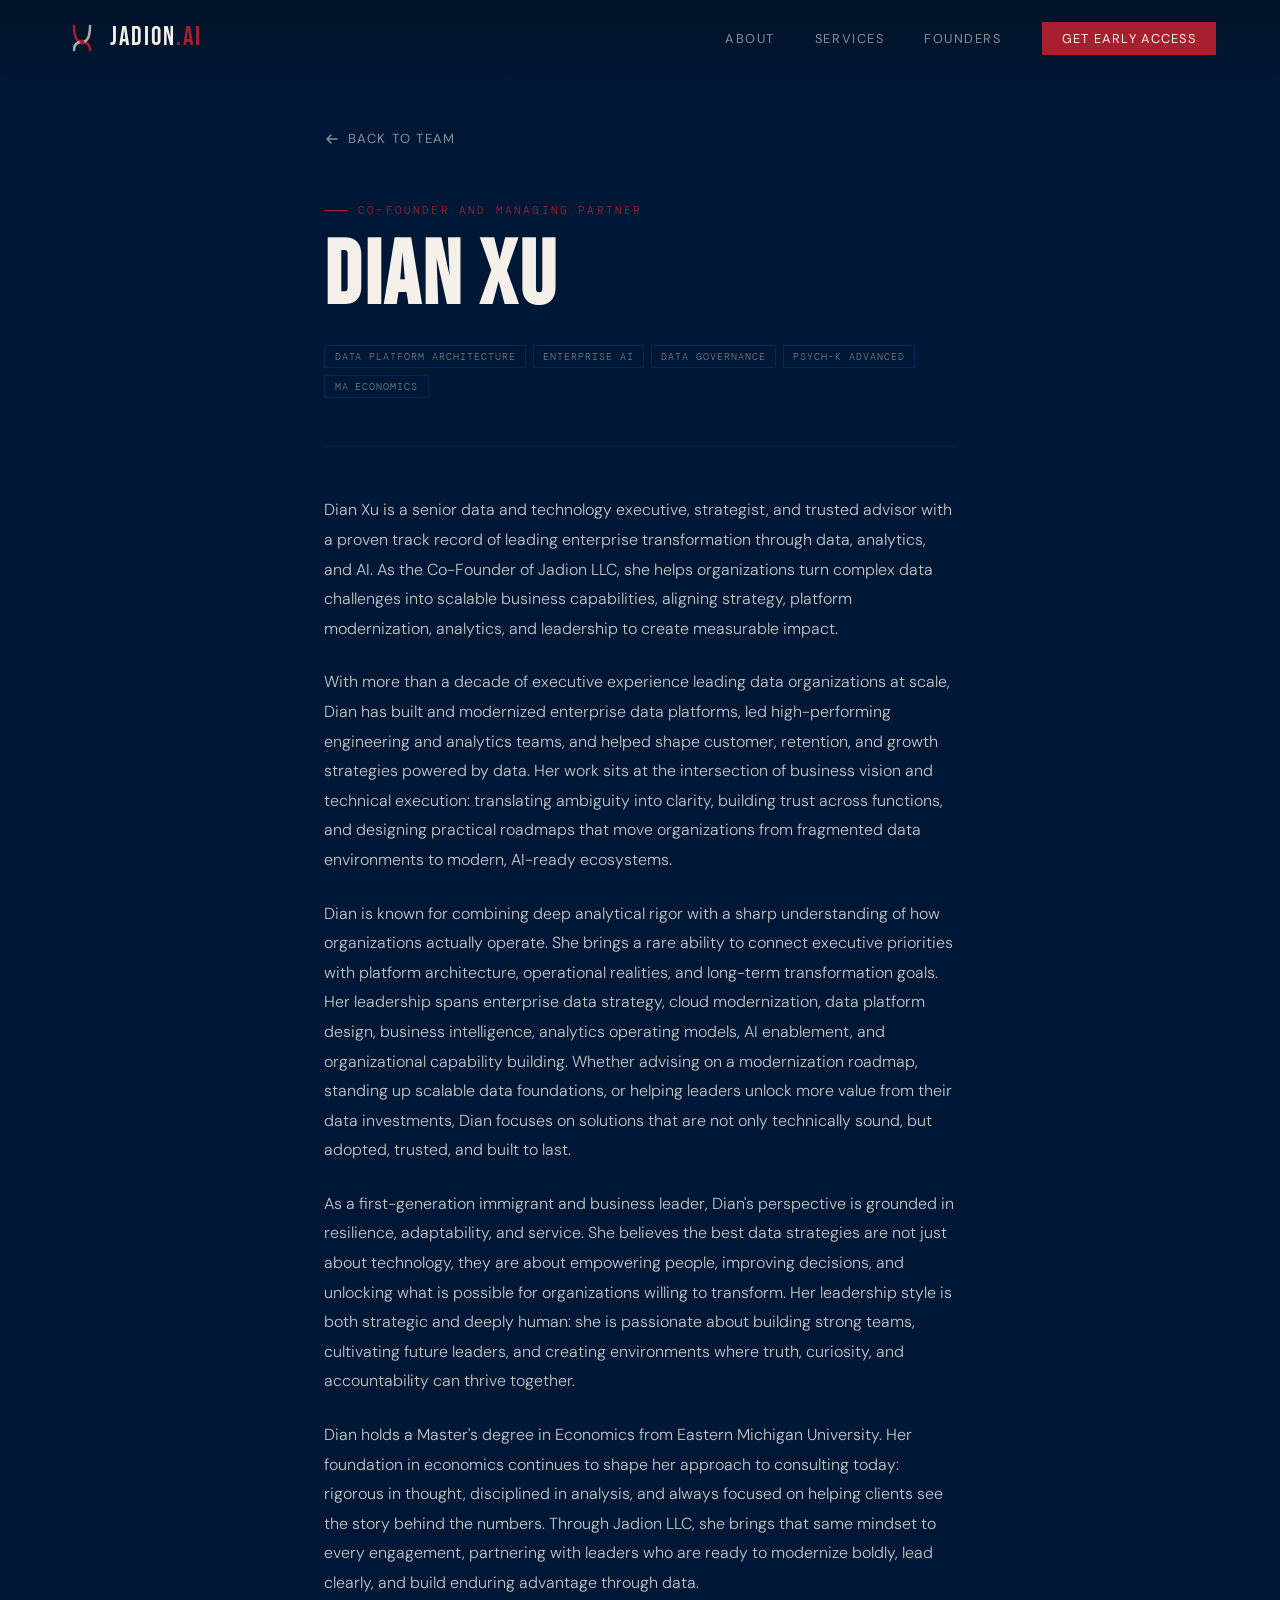
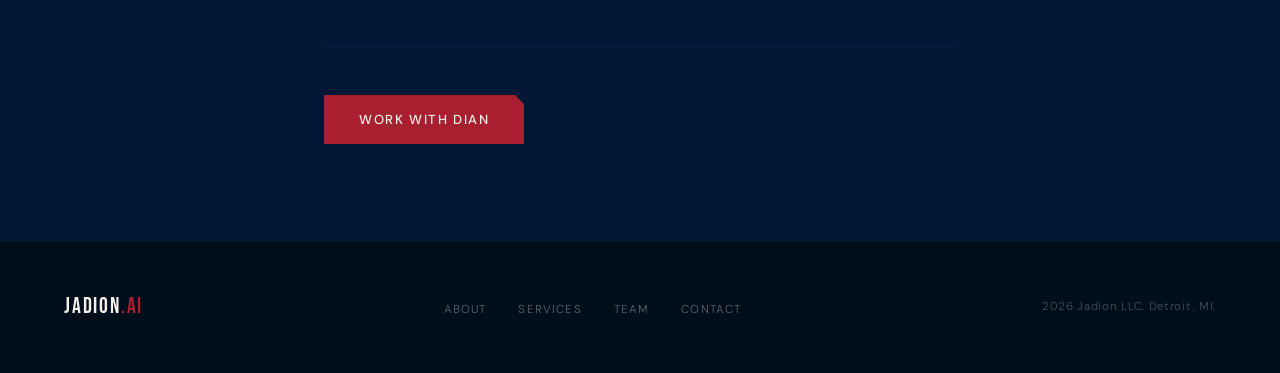
==== dian.html @ f5fd483d "v3: messaging, bios, bio pages" ====
<!DOCTYPE html>
<html lang="en">
<head>
<meta charset="UTF-8">
<meta name="viewport" content="width=device-width, initial-scale=1.0">
<title>Dian Xu | Jadion.AI</title>
<link rel="preconnect" href="https://fonts.googleapis.com">
<link href="https://fonts.googleapis.com/css2?family=Bebas+Neue&family=DM+Sans:ital,wght@0,300;0,400;0,500;1,300&family=DM+Mono:wght@400;500&display=swap" rel="stylesheet">
<link rel="stylesheet" href="styles.css">
</head>
<body>

<!-- NAV -->
<nav>
  <a href="index.html" class="nav-logo">
    <svg class="logo-mark" viewBox="0 0 36 36" fill="none" xmlns="http://www.w3.org/2000/svg">
      <path d="M10 6 Q10 22 18 22 Q26 22 26 30" stroke="#A81F2F" stroke-width="2.5" stroke-linecap="round" fill="none"/>
      <path d="M26 6 Q26 22 18 22 Q10 22 10 30" stroke="#F5F1EA" stroke-width="2.5" stroke-linecap="round" fill="none" opacity="0.7"/>
      <circle cx="18" cy="22" r="2.5" fill="#A81F2F"/>
    </svg>
    <span class="nav-wordmark">JADION<span>.AI</span></span>
  </a>
  <ul class="nav-links">
    <li><a href="index.html#thesis">About</a></li>
    <li><a href="index.html#services">Services</a></li>
    <li><a href="index.html#founders">Founders</a></li>
    <li><a href="index.html#waitlist" class="nav-cta">Get Early Access</a></li>
  </ul>
</nav>

<!-- BIO PAGE -->
<section class="bio-page">
  <div class="bio-back">
    <a href="index.html#founders" class="btn-ghost">
      <svg width="16" height="16" viewBox="0 0 16 16" fill="none">
        <path d="M13 8H3M7 4l-4 4 4 4" stroke="currentColor" stroke-width="1.5" stroke-linecap="round" stroke-linejoin="round"/>
      </svg>
      Back to team
    </a>
  </div>

  <div class="bio-header">
    <div class="section-label">Co-Founder and Managing Partner</div>
    <h1 class="bio-name">Dian Xu</h1>
    <div class="bio-tag-row">
      <span class="cred-tag">Data Platform Architecture</span>
      <span class="cred-tag">Enterprise AI</span>
      <span class="cred-tag">Data Governance</span>
      <span class="cred-tag">PSYCH-K Advanced</span>
      <span class="cred-tag">MA Economics</span>
    </div>
  </div>

  <div class="bio-body">
    <p>Dian Xu is a senior data and technology executive, strategist, and trusted advisor with a proven track record of leading enterprise transformation through data, analytics, and AI. As the Co-Founder of Jadion LLC, she helps organizations turn complex data challenges into scalable business capabilities, aligning strategy, platform modernization, analytics, and leadership to create measurable impact.</p>

    <p>With more than a decade of executive experience leading data organizations at scale, Dian has built and modernized enterprise data platforms, led high-performing engineering and analytics teams, and helped shape customer, retention, and growth strategies powered by data. Her work sits at the intersection of business vision and technical execution: translating ambiguity into clarity, building trust across functions, and designing practical roadmaps that move organizations from fragmented data environments to modern, AI-ready ecosystems.</p>

    <p>Dian is known for combining deep analytical rigor with a sharp understanding of how organizations actually operate. She brings a rare ability to connect executive priorities with platform architecture, operational realities, and long-term transformation goals. Her leadership spans enterprise data strategy, cloud modernization, data platform design, business intelligence, analytics operating models, AI enablement, and organizational capability building. Whether advising on a modernization roadmap, standing up scalable data foundations, or helping leaders unlock more value from their data investments, Dian focuses on solutions that are not only technically sound, but adopted, trusted, and built to last.</p>

    <p>As a first-generation immigrant and business leader, Dian's perspective is grounded in resilience, adaptability, and service. She believes the best data strategies are not just about technology, they are about empowering people, improving decisions, and unlocking what is possible for organizations willing to transform. Her leadership style is both strategic and deeply human: she is passionate about building strong teams, cultivating future leaders, and creating environments where truth, curiosity, and accountability can thrive together.</p>

    <p>Dian holds a Master's degree in Economics from Eastern Michigan University. Her foundation in economics continues to shape her approach to consulting today: rigorous in thought, disciplined in analysis, and always focused on helping clients see the story behind the numbers. Through Jadion LLC, she brings that same mindset to every engagement, partnering with leaders who are ready to modernize boldly, lead clearly, and build enduring advantage through data.</p>
  </div>

  <div class="bio-cta">
    <a href="index.html#waitlist" class="btn-primary">Work with Dian</a>
  </div>
</section>

<!-- FOOTER -->
<footer>
  <div class="footer-logo">JADION<span>.AI</span></div>
  <ul class="footer-links">
    <li><a href="index.html#thesis">About</a></li>
    <li><a href="index.html#services">Services</a></li>
    <li><a href="index.html#founders">Team</a></li>
    <li><a href="index.html#waitlist">Contact</a></li>
  </ul>
  <div class="footer-copy">2026 Jadion LLC. Detroit, MI.</div>
</footer>

<script src="main.js"></script>
</body>
</html>
---- styles.css ----
/* ============================================================
   Jadion.AI — styles.css
   Brand: Navy #002C5E / Crimson #A81F2F / Cream #F5F1EA
   Fonts: Bebas Neue (display), DM Sans (body), DM Mono (mono)
   ============================================================ */

/* RESET & ROOT
   ============================================================ */
*, *::before, *::after {
  box-sizing: border-box;
  margin: 0;
  padding: 0;
}

:root {
  --navy:          #002C5E;
  --navy-deep:     #001835;
  --navy-mid:      #003E85;
  --crimson:       #A81F2F;
  --crimson-bright:#D02537;
  --cream:         #F5F1EA;
  --text-dim:      rgba(245,241,234,0.55);
  --font-display:  'Bebas Neue', sans-serif;
  --font-body:     'DM Sans', sans-serif;
  --font-mono:     'DM Mono', monospace;
}

html { scroll-behavior: smooth; }

body {
  background: var(--navy-deep);
  color: var(--cream);
  font-family: var(--font-body);
  font-weight: 300;
  overflow-x: hidden;
  line-height: 1.6;
}


/* NAVIGATION
   ============================================================ */
nav {
  position: fixed; top: 0; left: 0; right: 0; z-index: 100;
  display: flex; align-items: center; justify-content: space-between;
  padding: 1.25rem 4rem;
  background: linear-gradient(180deg, rgba(0,18,37,0.95) 0%, transparent 100%);
  backdrop-filter: blur(2px);
}

.nav-logo {
  display: flex; align-items: center; gap: 10px;
  text-decoration: none;
}

.logo-mark { width: 36px; height: 36px; flex-shrink: 0; }

.nav-wordmark {
  font-family: var(--font-display);
  font-size: 1.6rem;
  letter-spacing: 0.08em;
  color: var(--cream);
  line-height: 1;
}

.nav-wordmark span { color: var(--crimson); }

.nav-links {
  display: flex; align-items: center; gap: 2.5rem;
  list-style: none;
}

.nav-links a {
  color: var(--text-dim);
  text-decoration: none;
  font-size: 0.8rem;
  letter-spacing: 0.12em;
  text-transform: uppercase;
  font-weight: 400;
  transition: color 0.2s;
}

.nav-links a:hover { color: var(--cream); }

.nav-cta {
  background: var(--crimson) !important;
  color: var(--cream) !important;
  padding: 0.5rem 1.25rem !important;
  letter-spacing: 0.1em !important;
  transition: background 0.2s !important;
}

.nav-cta:hover { background: var(--crimson-bright) !important; }


/* SHARED SECTION STYLES
   ============================================================ */
section { padding: 7rem 4rem; }

.section-label {
  font-family: var(--font-mono);
  font-size: 0.68rem;
  letter-spacing: 0.2em;
  text-transform: uppercase;
  color: var(--crimson);
  margin-bottom: 1rem;
  display: flex; align-items: center; gap: 10px;
}

.section-label::before {
  content: '';
  display: inline-block;
  width: 24px; height: 1px;
  background: var(--crimson);
}

h2 {
  font-family: var(--font-display);
  font-size: clamp(2.8rem, 5vw, 4.5rem);
  line-height: 1;
  letter-spacing: 0.03em;
  color: var(--cream);
  margin-bottom: 1.5rem;
}


/* SHARED BUTTONS
   ============================================================ */
.btn-primary {
  display: inline-block;
  padding: 0.9rem 2.2rem;
  background: var(--crimson);
  color: var(--cream);
  font-family: var(--font-body);
  font-size: 0.82rem;
  font-weight: 500;
  letter-spacing: 0.12em;
  text-transform: uppercase;
  text-decoration: none;
  border: none; cursor: pointer;
  transition: background 0.2s, transform 0.15s;
  clip-path: polygon(0 0, calc(100% - 10px) 0, 100% 10px, 100% 100%, 0 100%);
}

.btn-primary:hover { background: var(--crimson-bright); transform: translateY(-2px); }

.btn-primary--sm { font-size: 0.75rem; padding: 0.7rem 1.5rem; }

.btn-ghost {
  display: inline-flex; align-items: center; gap: 8px;
  color: var(--text-dim);
  font-size: 0.82rem;
  font-weight: 400;
  letter-spacing: 0.1em;
  text-transform: uppercase;
  text-decoration: none;
  transition: color 0.2s;
  cursor: pointer; background: none; border: none;
}

.btn-ghost:hover { color: var(--cream); }
.btn-ghost svg { transition: transform 0.2s; }
.btn-ghost:hover svg { transform: translateX(4px); }


/* SCROLL REVEAL
   ============================================================ */
.reveal {
  opacity: 0;
  transform: translateY(32px);
  transition: opacity 0.7s ease, transform 0.7s ease;
}

.reveal.visible   { opacity: 1; transform: translateY(0); }
.reveal-delay-1   { transition-delay: 0.1s; }
.reveal-delay-2   { transition-delay: 0.2s; }
.reveal-delay-3   { transition-delay: 0.3s; }


/* HERO
   ============================================================ */
#hero {
  min-height: 100vh;
  display: flex; flex-direction: column; justify-content: center;
  padding: 8rem 4rem 4rem;
  position: relative;
  overflow: hidden;
}

.hero-bg { position: absolute; inset: 0; z-index: 0; overflow: hidden; }

.grid-lines {
  position: absolute; inset: 0;
  background-image:
    linear-gradient(rgba(0,62,133,0.18) 1px, transparent 1px),
    linear-gradient(90deg, rgba(0,62,133,0.18) 1px, transparent 1px);
  background-size: 80px 80px;
  transform: perspective(800px) rotateX(12deg) scale(1.2);
  transform-origin: 50% 0%;
  animation: gridPulse 8s ease-in-out infinite;
}

@keyframes gridPulse {
  0%, 100% { opacity: 0.6; }
  50%       { opacity: 1;   }
}

.signal-ring {
  position: absolute;
  border-radius: 50%;
  border: 1px solid var(--crimson);
  opacity: 0;
  animation: ripple 6s ease-out infinite;
}

.signal-ring:nth-child(2) { animation-delay: 2s; }
.signal-ring:nth-child(3) { animation-delay: 4s; }

@keyframes ripple {
  0%   { width: 0;        height: 0;        top: 50%; left: 50%; margin: 0;       opacity: 0.6; }
  100% { width: 120vmax;  height: 120vmax;  top: 50%; left: 50%; margin: -60vmax; opacity: 0;   }
}

.hero-content { position: relative; z-index: 2; max-width: 900px; }

.hero-eyebrow {
  font-family: var(--font-mono);
  font-size: 0.72rem;
  letter-spacing: 0.2em;
  text-transform: uppercase;
  color: var(--crimson);
  margin-bottom: 1.5rem;
  opacity: 0;
  animation: fadeUp 0.8s 0.2s forwards;
  display: flex; align-items: center; gap: 12px;
}

.eyebrow-line {
  display: inline-block;
  width: 40px; height: 1px;
  background: var(--crimson);
}

.hero-headline {
  font-family: var(--font-display);
  font-size: clamp(5rem, 11vw, 10rem);
  line-height: 0.92;
  letter-spacing: 0.02em;
  color: var(--cream);
  margin-bottom: 1.5rem;
  opacity: 0;
  animation: fadeUp 0.8s 0.4s forwards;
}

.hero-headline .line-2 {
  color: transparent;
  -webkit-text-stroke: 1.5px rgba(245,241,234,0.35);
}

.hero-headline .crimson-word {
  color: var(--crimson);
  -webkit-text-stroke: 0;
}

.hero-sub {
  font-size: 1.05rem;
  font-weight: 300;
  color: var(--text-dim);
  max-width: 520px;
  margin-bottom: 2.5rem;
  opacity: 0;
  animation: fadeUp 0.8s 0.6s forwards;
  line-height: 1.75;
}

.hero-actions {
  display: flex; align-items: center; gap: 1.5rem;
  opacity: 0;
  animation: fadeUp 0.8s 0.8s forwards;
}

@keyframes fadeUp {
  from { opacity: 0; transform: translateY(24px); }
  to   { opacity: 1; transform: translateY(0);    }
}

.hero-ticker {
  position: absolute;
  bottom: 0; left: 0; right: 0; z-index: 2;
  border-top: 1px solid rgba(0,62,133,0.5);
  overflow: hidden;
  padding: 0.7rem 0;
  background: rgba(0,18,37,0.6);
}

.ticker-track {
  display: flex; gap: 4rem;
  white-space: nowrap;
  animation: ticker 25s linear infinite;
}

.ticker-item {
  font-family: var(--font-mono);
  font-size: 0.65rem;
  letter-spacing: 0.15em;
  text-transform: uppercase;
  color: var(--text-dim);
  flex-shrink: 0;
  display: flex; align-items: center; gap: 0.75rem;
}

.ticker-dot {
  width: 4px; height: 4px;
  border-radius: 50%;
  background: var(--crimson);
  flex-shrink: 0;
}

@keyframes ticker {
  0%   { transform: translateX(0);    }
  100% { transform: translateX(-50%); }
}


/* THESIS
   ============================================================ */
#thesis {
  background: var(--navy);
  position: relative;
  overflow: hidden;
}

.thesis-inner {
  display: grid;
  grid-template-columns: 1fr 1fr;
  gap: 5rem;
  align-items: center;
  max-width: 1100px;
  margin: 0 auto;
}

.thesis-number {
  font-family: var(--font-display);
  font-size: 18rem;
  line-height: 0.85;
  color: transparent;
  -webkit-text-stroke: 1px rgba(168,31,47,0.2);
  position: absolute;
  right: -2rem; bottom: -2rem;
  pointer-events: none;
  user-select: none;
}

.thesis-text p {
  font-size: 1.1rem;
  line-height: 1.8;
  color: rgba(245,241,234,0.75);
  margin-bottom: 1.25rem;
}

.thesis-text p strong { color: var(--cream); font-weight: 500; }

.thesis-stat-grid {
  display: grid;
  grid-template-columns: 1fr 1fr;
  gap: 1.5px;
  background: rgba(0,62,133,0.3);
}

.stat-box {
  background: var(--navy-deep);
  padding: 2rem 1.75rem;
  transition: background 0.2s;
}

.stat-box:hover { background: rgba(0,44,94,0.8); }

.stat-number {
  font-family: var(--font-display);
  font-size: 3.5rem;
  line-height: 1;
  color: var(--cream);
  margin-bottom: 0.4rem;
}

.stat-number span { color: var(--crimson); }

.stat-label {
  font-size: 0.75rem;
  font-weight: 400;
  letter-spacing: 0.08em;
  text-transform: uppercase;
  color: var(--text-dim);
}


/* SERVICES
   ============================================================ */
#services { background: var(--navy-deep); }

.services-header-block {
  max-width: 1100px;
  margin: 0 auto;
}

.services-intro {
  font-size: 1rem;
  color: rgba(245,241,234,0.6);
  max-width: 580px;
  font-weight: 300;
  line-height: 1.75;
  margin-top: -0.5rem;
}

.service-cards {
  display: grid;
  grid-template-columns: repeat(3, 1fr);
  gap: 1.5px;
  background: rgba(0,62,133,0.25);
  max-width: 1100px;
  margin: 3.5rem auto 0;
}

.service-card {
  background: var(--navy-deep);
  padding: 2.5rem 2rem;
  position: relative;
  overflow: hidden;
  transition: background 0.3s;
}

.service-card::after {
  content: '';
  position: absolute;
  bottom: 0; left: 0; right: 0;
  height: 2px;
  background: var(--crimson);
  transform: scaleX(0);
  transform-origin: left;
  transition: transform 0.3s;
}

.service-card:hover                { background: rgba(0,44,94,0.7); }
.service-card:hover::after         { transform: scaleX(1); }

.service-card--cta {
  display: flex; flex-direction: column;
  justify-content: center; align-items: center;
  text-align: center;
  background: rgba(0,44,94,0.3);
}

.service-num {
  font-family: var(--font-mono);
  font-size: 0.65rem;
  color: var(--crimson);
  letter-spacing: 0.15em;
  margin-bottom: 1.5rem;
}

.service-title {
  font-family: var(--font-display);
  font-size: 1.8rem;
  letter-spacing: 0.04em;
  color: var(--cream);
  margin-bottom: 1rem;
  line-height: 1.1;
}

.service-desc {
  font-size: 0.85rem;
  line-height: 1.75;
  color: rgba(245,241,234,0.6);
  font-weight: 300;
  margin-bottom: 1.25rem;
}

.service-tag {
  display: inline-block;
  font-family: var(--font-mono);
  font-size: 0.6rem;
  letter-spacing: 0.12em;
  text-transform: uppercase;
  color: rgba(168,31,47,0.7);
  border: 1px solid rgba(168,31,47,0.25);
  padding: 0.2rem 0.6rem;
  margin-right: 0.4rem;
  margin-top: 0.25rem;
}

.service-cta-title {
  font-family: var(--font-display);
  font-size: 1.4rem;
  letter-spacing: 0.06em;
  color: var(--cream);
  margin-bottom: 0.75rem;
}

.service-cta-desc {
  font-size: 0.82rem;
  color: var(--text-dim);
  line-height: 1.7;
  margin-bottom: 1.5rem;
  max-width: 220px;
}


/* ENGAGEMENT MODEL
   ============================================================ */
#engagement {
  background: var(--navy);
  padding: 6rem 4rem;
}

.engagement-header { max-width: 1100px; margin: 0 auto; }

.engagement-grid {
  max-width: 1100px;
  margin: 3rem auto 0;
  display: grid;
  grid-template-columns: 1fr 1fr;
  gap: 1.5px;
  background: rgba(0,62,133,0.3);
}

.engagement-track {
  background: var(--navy-deep);
  padding: 2.5rem;
}

.track-label {
  font-family: var(--font-mono);
  font-size: 0.65rem;
  letter-spacing: 0.15em;
  text-transform: uppercase;
  color: var(--crimson);
  margin-bottom: 1rem;
}

.track-title {
  font-family: var(--font-display);
  font-size: 2rem;
  letter-spacing: 0.04em;
  color: var(--cream);
  margin-bottom: 1rem;
  line-height: 1.1;
}

.track-desc {
  font-size: 0.875rem;
  line-height: 1.8;
  color: rgba(245,241,234,0.65);
  font-weight: 300;
}

.track-detail {
  margin-top: 1.5rem;
  padding-top: 1.5rem;
  border-top: 1px solid rgba(0,62,133,0.4);
  font-family: var(--font-mono);
  font-size: 0.68rem;
  letter-spacing: 0.1em;
  color: var(--text-dim);
}


/* FOUNDERS
   ============================================================ */
#founders {
  background: var(--navy-deep);
  padding: 7rem 4rem;
}

.founders-inner { max-width: 1100px; margin: 0 auto; }

.founders-grid {
  display: grid;
  grid-template-columns: 1fr 1fr;
  gap: 1.5px;
  background: rgba(0,62,133,0.3);
  margin-top: 3rem;
}

.founder-card {
  background: var(--navy-deep);
  padding: 2.5rem;
}

.founder-name {
  font-family: var(--font-display);
  font-size: 2rem;
  letter-spacing: 0.05em;
  color: var(--cream);
  margin-bottom: 0.25rem;
}

.founder-role {
  font-family: var(--font-mono);
  font-size: 0.7rem;
  letter-spacing: 0.15em;
  text-transform: uppercase;
  color: var(--crimson);
  margin-bottom: 1.25rem;
}

.founder-bio {
  font-size: 0.875rem;
  line-height: 1.8;
  color: rgba(245,241,234,0.65);
  margin-bottom: 1.25rem;
}

.read-more {
  display: inline-flex; align-items: center; gap: 6px;
  font-family: var(--font-mono);
  font-size: 0.68rem;
  letter-spacing: 0.12em;
  text-transform: uppercase;
  color: var(--crimson);
  text-decoration: none;
  margin-bottom: 1.5rem;
  transition: gap 0.2s;
}

.read-more:hover { gap: 10px; }

.founder-credentials {
  padding-top: 1.25rem;
  border-top: 1px solid rgba(0,62,133,0.4);
  display: flex; flex-wrap: wrap; gap: 0.4rem;
}

.cred-tag {
  font-family: var(--font-mono);
  font-size: 0.6rem;
  letter-spacing: 0.1em;
  text-transform: uppercase;
  color: rgba(245,241,234,0.45);
  border: 1px solid rgba(0,62,133,0.5);
  padding: 0.2rem 0.6rem;
}


/* BIO PAGES
   ============================================================ */
.bio-page {
  max-width: 760px;
  margin: 0 auto;
  padding: 8rem 4rem 6rem;
}

.bio-back {
  margin-bottom: 3rem;
}

.bio-back .btn-ghost svg { transition: transform 0.2s; }
.bio-back .btn-ghost:hover svg { transform: translateX(-4px); }

.bio-header {
  margin-bottom: 3rem;
  padding-bottom: 3rem;
  border-bottom: 1px solid rgba(0,62,133,0.3);
}

.bio-name {
  font-family: var(--font-display);
  font-size: clamp(3.5rem, 7vw, 6rem);
  line-height: 0.95;
  letter-spacing: 0.03em;
  color: var(--cream);
  margin-bottom: 1.5rem;
  margin-top: 0.5rem;
}

.bio-tag-row {
  display: flex; flex-wrap: wrap; gap: 0.4rem;
}

.bio-body p {
  font-size: 1rem;
  line-height: 1.85;
  color: rgba(245,241,234,0.8);
  font-weight: 300;
  margin-bottom: 1.5rem;
}

.bio-cta {
  margin-top: 3rem;
  padding-top: 3rem;
  border-top: 1px solid rgba(0,62,133,0.3);
}


/* WAITLIST
   ============================================================ */
#waitlist {
  background: var(--crimson);
  position: relative;
  overflow: hidden;
  padding: 6rem 4rem;
}

.waitlist-bg-text {
  position: absolute;
  top: 50%; left: 50%;
  transform: translate(-50%, -50%);
  font-family: var(--font-display);
  font-size: 22vw;
  color: transparent;
  -webkit-text-stroke: 1px rgba(255,255,255,0.08);
  white-space: nowrap;
  pointer-events: none;
  user-select: none;
  letter-spacing: 0.02em;
}

.waitlist-inner {
  position: relative; z-index: 2;
  max-width: 640px;
  margin: 0 auto;
  text-align: center;
}

.waitlist-inner h2 {
  font-size: clamp(3rem, 6vw, 5.5rem);
  margin-bottom: 1rem;
  color: #fff;
}

.waitlist-inner p {
  font-size: 1rem;
  color: rgba(255,255,255,0.75);
  margin-bottom: 2.5rem;
  font-weight: 300;
}

.waitlist-label {
  justify-content: center;
  color: rgba(255,255,255,0.7);
}

.waitlist-label::before { background: rgba(255,255,255,0.4); }

.waitlist-form {
  display: flex;
  max-width: 480px;
  margin: 0 auto;
}

.waitlist-input {
  flex: 1;
  padding: 1rem 1.25rem;
  background: rgba(255,255,255,0.1);
  border: 1px solid rgba(255,255,255,0.25);
  border-right: none;
  color: #fff;
  font-family: var(--font-body);
  font-size: 0.875rem;
  font-weight: 300;
  outline: none;
  transition: background 0.2s;
}

.waitlist-input::placeholder { color: rgba(255,255,255,0.45); }
.waitlist-input:focus         { background: rgba(255,255,255,0.15); }

.waitlist-btn {
  padding: 1rem 1.75rem;
  background: var(--navy-deep);
  color: var(--cream);
  border: 1px solid var(--navy-deep);
  font-family: var(--font-body);
  font-size: 0.78rem;
  font-weight: 500;
  letter-spacing: 0.12em;
  text-transform: uppercase;
  cursor: pointer;
  transition: background 0.2s;
  white-space: nowrap;
}

.waitlist-btn:hover { background: #000d1a; }

.waitlist-note {
  font-size: 0.72rem;
  color: rgba(255,255,255,0.45);
  margin-top: 1rem;
  letter-spacing: 0.06em;
}

.success-msg {
  display: none;
  font-family: var(--font-mono);
  font-size: 0.85rem;
  letter-spacing: 0.12em;
  text-transform: uppercase;
  color: #fff;
  padding: 1rem;
  border: 1px solid rgba(255,255,255,0.35);
}


/* FOOTER
   ============================================================ */
footer {
  background: #000d1a;
  padding: 3rem 4rem;
  display: flex;
  justify-content: space-between;
  align-items: center;
  border-top: 1px solid rgba(0,62,133,0.3);
}

.footer-logo {
  font-family: var(--font-display);
  font-size: 1.4rem;
  letter-spacing: 0.08em;
  color: var(--cream);
}

.footer-logo span { color: var(--crimson); }

.footer-copy {
  font-size: 0.72rem;
  color: rgba(245,241,234,0.3);
  letter-spacing: 0.06em;
}

.footer-links { display: flex; gap: 2rem; list-style: none; }

.footer-links a {
  font-size: 0.72rem;
  color: rgba(245,241,234,0.4);
  text-decoration: none;
  letter-spacing: 0.1em;
  text-transform: uppercase;
  transition: color 0.2s;
}

.footer-links a:hover { color: var(--cream); }


/* RESPONSIVE
   ============================================================ */
@media (max-width: 768px) {
  nav                       { padding: 1rem 1.5rem; }
  .nav-links                { display: none; }
  #hero                     { padding: 7rem 1.5rem 5rem; }
  section                   { padding: 5rem 1.5rem; }
  #engagement               { padding: 5rem 1.5rem; }
  #waitlist                 { padding: 5rem 1.5rem; }
  #founders                 { padding: 5rem 1.5rem; }
  .bio-page                 { padding: 6rem 1.5rem 4rem; }
  .thesis-inner             { grid-template-columns: 1fr; gap: 3rem; }
  .thesis-stat-grid         { grid-template-columns: 1fr 1fr; }
  .service-cards            { grid-template-columns: 1fr; }
  .engagement-grid          { grid-template-columns: 1fr; }
  .founders-grid            { grid-template-columns: 1fr; }
  footer                    { flex-direction: column; gap: 1.5rem; text-align: center; }
  .waitlist-form            { flex-direction: column; }
  .waitlist-input           { border-right: 1px solid rgba(255,255,255,0.25); border-bottom: none; }
}
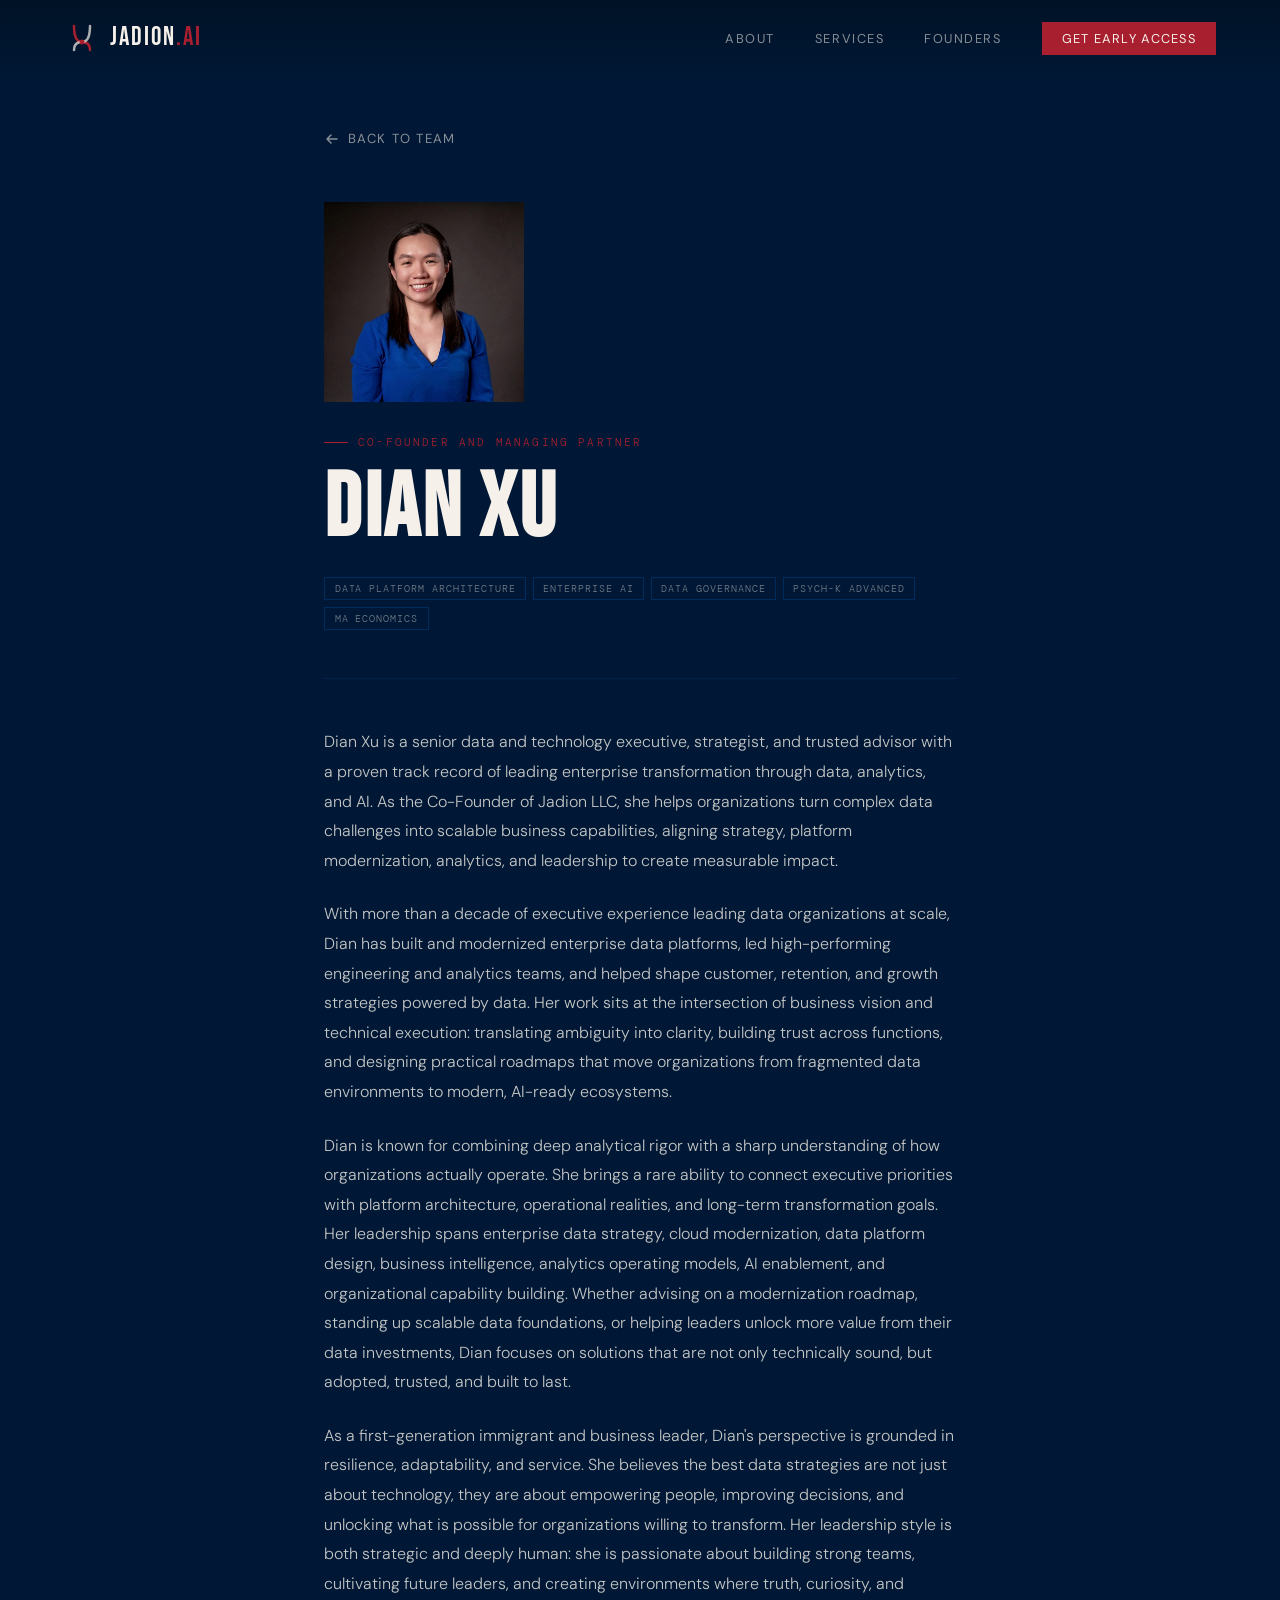
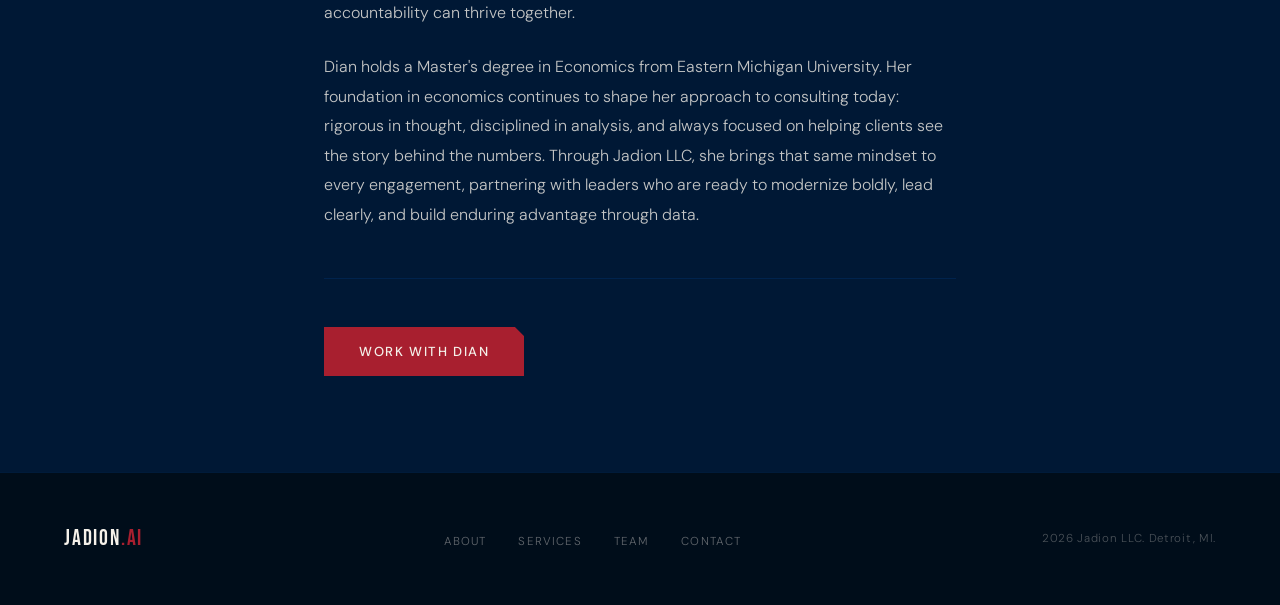
==== commit 9d89d3fa: "Add founder photos and bio pages" ====
--- a/dian.html
+++ b/dian.html
@@ -40,6 +40,7 @@
   </div>
 
   <div class="bio-header">
+    <img src="dian.jpg" alt="Dian Xu" class="bio-photo">
     <div class="section-label">Co-Founder and Managing Partner</div>
     <h1 class="bio-name">Dian Xu</h1>
     <div class="bio-tag-row">
--- a/styles.css
+++ b/styles.css
@@ -570,6 +570,18 @@
   padding: 7rem 4rem;
 }
 
+.founder-photo {
+  width: 100%;
+  aspect-ratio: 1 / 1;
+  object-fit: cover;
+  object-position: center top;
+  display: block;
+  filter: grayscale(20%) contrast(1.05);
+  transition: filter 0.3s;
+}
+
+.founder-card:hover .founder-photo { filter: grayscale(0%) contrast(1.05); }
+
 .founders-inner { max-width: 1100px; margin: 0 auto; }
 
 .founders-grid {
@@ -650,6 +662,16 @@
 
 .bio-back {
   margin-bottom: 3rem;
+}
+
+.bio-photo {
+  width: 200px;
+  height: 200px;
+  object-fit: cover;
+  object-position: center top;
+  display: block;
+  margin-bottom: 2rem;
+  filter: grayscale(10%) contrast(1.05);
 }
 
 .bio-back .btn-ghost svg { transition: transform 0.2s; }
